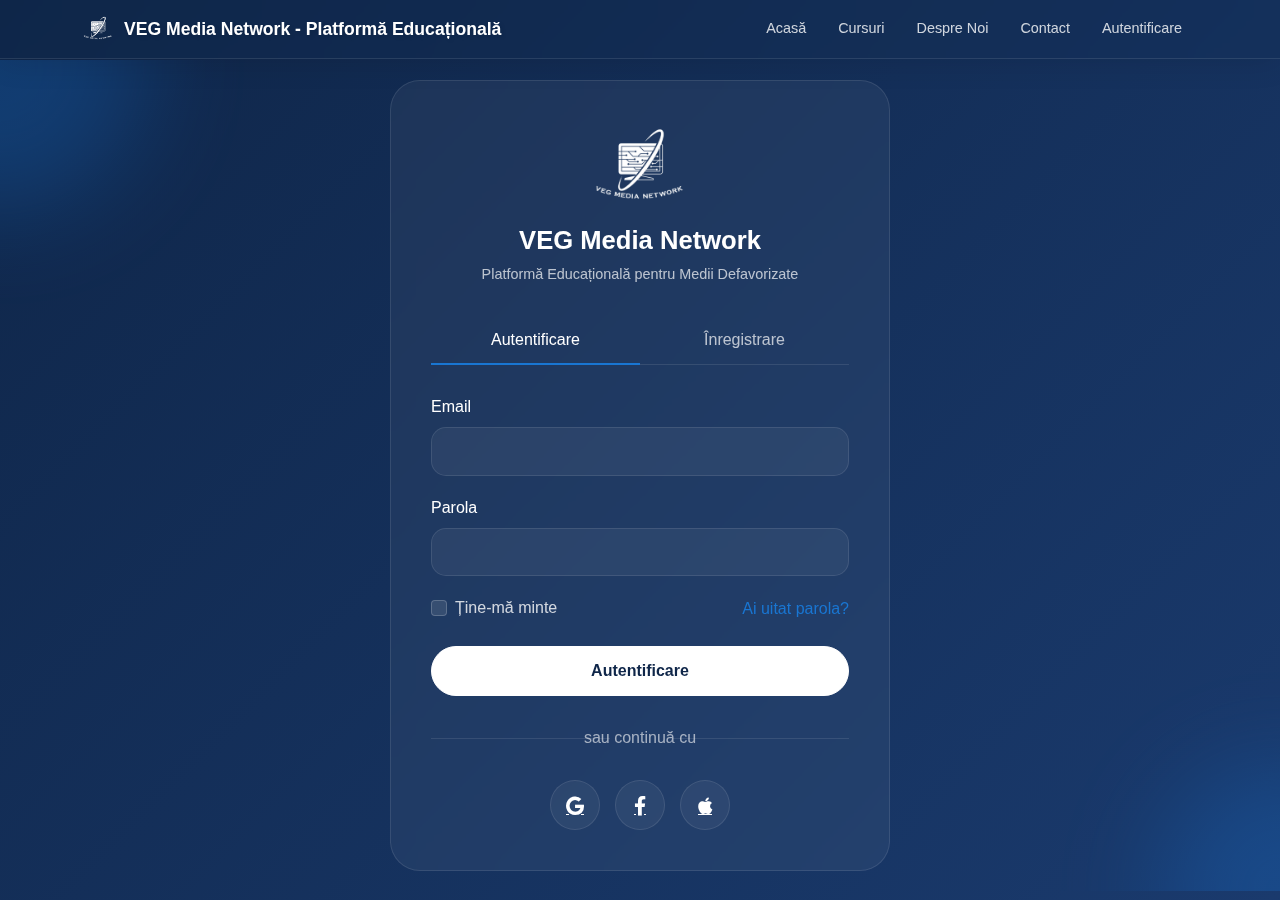
==== pages/autentificare.html @ f94cf7e3 "Initial commit" ====
<!DOCTYPE html>
<html lang="ro">
<head>
    <meta charset="UTF-8">
    <meta name="viewport" content="width=device-width, initial-scale=1.0">
    <title>Autentificare - VEG MEDIA NETWORK</title>
    <link href="https://cdn.jsdelivr.net/npm/bootstrap@5.3.2/dist/css/bootstrap.min.css" rel="stylesheet">
    <link rel="stylesheet" href="https://cdnjs.cloudflare.com/ajax/libs/font-awesome/6.0.0/css/all.min.css">
    <style>
        body {
            background: linear-gradient(135deg, #0f2649 0%, #1a3a6d 100%);
            min-height: 100vh;
            color: #ffffff;
            font-family: 'Segoe UI', Tahoma, Geneva, Verdana, sans-serif;
            padding-top: 60px;
        }

        .navbar {
            background: rgba(15, 38, 73, 0.15) !important;
            backdrop-filter: blur(8px);
            -webkit-backdrop-filter: blur(8px);
            box-shadow: 0 4px 30px rgba(0, 0, 0, 0.1);
            padding: 0.5rem 0;
            border-bottom: 1px solid rgba(255, 255, 255, 0.1);
            transition: all 0.3s ease;
        }

        .navbar.scrolled {
            background: rgba(15, 38, 73, 0.35) !important;
        }

        .navbar-brand {
            display: flex;
            align-items: center;
            gap: 10px;
            font-size: 1.1rem;
            font-weight: 600;
            color: #ffffff !important;
            text-shadow: 2px 2px 4px rgba(0, 0, 0, 0.1);
            padding: 0.3rem 0;
            transition: all 0.3s ease;
        }

        .navbar-brand:hover {
            transform: translateY(-2px);
        }

        .navbar-brand img {
            width: 32px;
            height: 32px;
            object-fit: contain;
            transition: all 0.3s ease;
        }

        .navbar-brand:hover img {
            transform: rotate(360deg);
        }

        .navbar-brand div {
            display: flex;
            flex-direction: row;
            align-items: center;
            gap: 0.5rem;
            position: relative;
            white-space: nowrap;
        }

        .nav-link {
            color: rgba(255, 255, 255, 0.8) !important;
            font-weight: 500;
            padding: 0.4rem 0.8rem !important;
            margin: 0 0.2rem;
            border-radius: 6px;
            transition: all 0.3s ease;
            position: relative;
            font-size: 0.9rem;
            overflow: hidden;
        }

        .nav-link:hover {
            color: #ffffff !important;
            background: rgba(255, 255, 255, 0.1);
            transform: translateY(-2px);
        }

        .nav-link.active {
            color: #ffffff !important;
            background: rgba(25, 118, 210, 0.2);
            border: 1px solid rgba(25, 118, 210, 0.3);
        }

        .nav-link.active::after {
            content: '';
            position: absolute;
            bottom: 0;
            left: 50%;
            transform: translateX(-50%);
            width: 20px;
            height: 2px;
            background: #1976D2;
            border-radius: 2px;
        }

        .navbar-toggler {
            border: 1px solid rgba(255, 255, 255, 0.1);
            padding: 0.5rem;
            border-radius: 8px;
            transition: all 0.3s ease;
        }

        .navbar-toggler:hover {
            background: rgba(255, 255, 255, 0.1);
        }

        .navbar-toggler:focus {
            box-shadow: none;
            border-color: rgba(25, 118, 210, 0.5);
        }

        .navbar-toggler-icon {
            background-image: url("data:image/svg+xml,%3csvg xmlns='http://www.w3.org/2000/svg' viewBox='0 0 30 30'%3e%3cpath stroke='rgba(255, 255, 255, 0.8)' stroke-linecap='round' stroke-miterlimit='10' stroke-width='2' d='M4 7h22M4 15h22M4 23h22'/%3e%3c/svg%3e");
        }

        @media (max-width: 991px) {
            .navbar-brand {
                font-size: 1rem;
            }

            .navbar-brand div {
                white-space: normal;
            }

            .navbar-collapse {
                background: rgba(15, 38, 73, 0.25);
                backdrop-filter: blur(8px);
                -webkit-backdrop-filter: blur(8px);
                border-radius: 15px;
                padding: 1rem;
                margin-top: 1rem;
                border: 1px solid rgba(255, 255, 255, 0.1);
            }

            .nav-link {
                padding: 0.8rem 1.2rem !important;
                margin: 0.2rem 0;
            }

            .nav-link.active::after {
                width: 30px;
            }
        }

        .auth-container {
            flex: 1;
            display: flex;
            align-items: center;
            justify-content: center;
            padding: 0;
            position: relative;
            overflow: hidden;
            min-height: calc(100vh - 76px); /* Înălțimea viewport minus înălțimea navbar */
        }

        .container {
            display: flex;
            justify-content: center;
            align-items: center;
            height: 100%;
        }

        .auth-container::before {
            content: '';
            position: absolute;
            width: 300px;
            height: 300px;
            background: linear-gradient(45deg, #1976D2, #1565C0);
            border-radius: 50%;
            top: -150px;
            left: -150px;
            filter: blur(50px);
            opacity: 0.3;
            animation: float 8s infinite;
        }

        .auth-container::after {
            content: '';
            position: absolute;
            width: 250px;
            height: 250px;
            background: linear-gradient(45deg, #1565C0, #1976D2);
            border-radius: 50%;
            bottom: -125px;
            right: -125px;
            filter: blur(50px);
            opacity: 0.3;
            animation: float 10s infinite reverse;
        }

        @keyframes float {
            0% { transform: translate(0, 0) rotate(0deg); }
            50% { transform: translate(30px, 20px) rotate(180deg); }
            100% { transform: translate(0, 0) rotate(360deg); }
        }

        .auth-card {
            background: rgba(255, 255, 255, 0.05);
            backdrop-filter: blur(10px);
            border: 1px solid rgba(255, 255, 255, 0.1);
            border-radius: 30px;
            padding: 40px;
            width: 100%;
            max-width: 500px;
            position: relative;
            overflow: hidden;
            z-index: 1;
            margin: 20px;
        }

        .auth-card::before {
            content: '';
            position: absolute;
            top: 0;
            left: 0;
            right: 0;
            height: 100%;
            background: linear-gradient(45deg, transparent, rgba(255, 255, 255, 0.1), transparent);
            transform: translateX(-100%);
            transition: 0.6s;
        }

        .auth-card:hover::before {
            transform: translateX(100%);
        }

        .auth-logo {
            text-align: center;
            margin-bottom: 30px;
        }

        .auth-logo img {
            width: 100px;
            height: auto;
            margin-bottom: 15px;
        }

        .auth-logo h2 {
            font-size: 1.6rem;
            font-weight: 600;
            color: white;
            margin: 0;
        }

        .auth-logo p {
            color: rgba(255, 255, 255, 0.7);
            font-size: 0.9rem;
            max-width: 400px;
            margin: 0.5rem auto;
        }

        .auth-tabs {
            display: flex;
            margin-bottom: 30px;
            border-bottom: 1px solid rgba(255, 255, 255, 0.1);
        }

        .auth-tab {
            padding: 12px 25px;
            font-size: 1rem;
            color: rgba(255, 255, 255, 0.7);
            cursor: pointer;
            transition: all 0.3s ease;
            position: relative;
            text-align: center;
            flex: 1;
        }

        .auth-tab.active {
            color: white;
        }

        .auth-tab.active::after {
            content: '';
            position: absolute;
            bottom: -1px;
            left: 0;
            width: 100%;
            height: 2px;
            background: #1976D2;
        }

        .auth-form {
            margin-top: 20px;
        }

        .form-control {
            background: rgba(255, 255, 255, 0.05);
            border: 1px solid rgba(255, 255, 255, 0.1);
            color: white;
            border-radius: 15px;
            padding: 12px 18px;
            font-size: 0.95rem;
            transition: all 0.3s ease;
            margin-bottom: 20px;
        }

        .form-control:focus {
            background: rgba(255, 255, 255, 0.1);
            border-color: #1976D2;
            color: white;
            box-shadow: 0 0 15px rgba(25, 118, 210, 0.3);
        }

        .form-control::placeholder {
            color: rgba(255, 255, 255, 0.6);
        }

        .input-group {
            margin-bottom: 20px;
            position: relative;
        }

        .input-group-text {
            background: rgba(255, 255, 255, 0.05);
            border: 1px solid rgba(255, 255, 255, 0.1);
            color: rgba(255, 255, 255, 0.7);
            border-radius: 15px 0 0 15px;
            width: 45px;
            justify-content: center;
        }

        .input-group .form-control {
            border-radius: 0 15px 15px 0;
            margin-bottom: 0;
        }

        .btn-primary {
            background: #ffffff !important;
            border: 1px solid #ffffff !important;
            color: #0f2649 !important;
            padding: 12px 30px;
            border-radius: 50px;
            font-weight: 600;
            transition: all 0.3s ease;
            width: 100%;
        }

        .btn-primary:hover {
            background: #f8f9fa !important;
            transform: translateY(-3px);
            box-shadow: 0 8px 25px rgba(255, 255, 255, 0.3);
        }

        .btn-outline-primary {
            background: transparent !important;
            border: 1px solid #ffffff !important;
            color: #ffffff !important;
            padding: 12px 30px;
            border-radius: 50px;
            font-weight: 600;
            transition: all 0.3s ease;
            width: 100%;
        }

        .btn-outline-primary:hover {
            background: #ffffff !important;
            color: #0f2649 !important;
            transform: translateY(-3px);
            box-shadow: 0 8px 25px rgba(255, 255, 255, 0.3);
        }

        .auth-separator {
            text-align: center;
            margin: 30px 0;
            position: relative;
            color: rgba(255, 255, 255, 0.6);
        }

        .auth-separator::before,
        .auth-separator::after {
            content: '';
            position: absolute;
            top: 50%;
            width: calc(50% - 30px);
            height: 1px;
            background: rgba(255, 255, 255, 0.1);
        }

        .auth-separator::before {
            left: 0;
        }

        .auth-separator::after {
            right: 0;
        }

        .social-auth {
            display: flex;
            gap: 15px;
            justify-content: center;
            margin-top: 20px;
        }

        .social-auth-btn {
            width: 50px;
            height: 50px;
            border-radius: 50%;
            display: flex;
            align-items: center;
            justify-content: center;
            background: rgba(255, 255, 255, 0.05);
            border: 1px solid rgba(255, 255, 255, 0.1);
            color: white;
            font-size: 1.2rem;
            transition: all 0.3s ease;
            position: relative;
            overflow: hidden;
        }

        .social-auth-btn::before {
            content: '';
            position: absolute;
            width: 100%;
            height: 100%;
            background: linear-gradient(45deg, transparent, rgba(255, 255, 255, 0.1), transparent);
            transform: translateX(-100%);
            transition: 0.3s;
        }

        .social-auth-btn:hover {
            transform: translateY(-3px) rotate(360deg);
            background: rgba(255, 255, 255, 0.1);
            color: white;
        }

        .social-auth-btn:hover::before {
            transform: translateX(100%);
        }

        .form-check-input {
            background-color: rgba(255, 255, 255, 0.1);
            border-color: rgba(255, 255, 255, 0.2);
        }

        .form-check-input:checked {
            background-color: #1976D2;
            border-color: #1976D2;
        }

        .form-check-label {
            color: rgba(255, 255, 255, 0.8);
        }

        .auth-footer {
            text-align: center;
            margin-top: 30px;
            color: rgba(255, 255, 255, 0.7);
        }

        .auth-footer a {
            color: #1976D2;
            text-decoration: none;
            transition: all 0.3s ease;
        }

        .auth-footer a:hover {
            color: white;
        }

        @media (max-width: 768px) {
            .auth-card {
                margin: 15px;
                padding: 25px;
                max-width: 400px;
            }

            .auth-tab {
                padding: 10px 15px;
                font-size: 0.95rem;
            }

            .auth-logo img {
                width: 80px;
            }

            .auth-logo h2 {
                font-size: 1.4rem;
            }

            .auth-logo p {
                font-size: 0.85rem;
            }
        }

        .dropdown-menu {
            background: rgba(15, 38, 73, 0.95);
            backdrop-filter: blur(10px);
            border: 1px solid rgba(255, 255, 255, 0.1);
            border-radius: 15px;
            padding: 10px;
            margin-top: 10px;
            box-shadow: 0 8px 32px rgba(0, 0, 0, 0.1);
        }

        .dropdown-item {
            color: rgba(255, 255, 255, 0.8);
            padding: 10px 15px;
            border-radius: 8px;
            transition: all 0.3s ease;
            display: flex;
            align-items: center;
            gap: 10px;
        }

        .dropdown-item:hover {
            background: rgba(255, 255, 255, 0.1);
            color: #ffffff;
            transform: translateX(5px);
        }

        .dropdown-item i {
            width: 20px;
            text-align: center;
        }

        .dropdown-divider {
            border-color: rgba(255, 255, 255, 0.1);
            margin: 0.5rem 0;
        }

        .text-danger {
            color: #ff6b6b !important;
        }

        .text-danger:hover {
            background: rgba(255, 107, 107, 0.1) !important;
        }

        #userDropdown {
            position: relative;
        }

        #userDropdown .nav-link {
            display: flex;
            align-items: center;
            gap: 8px;
        }

        #userDropdown .nav-link i {
            font-size: 1.2rem;
        }

        #userName {
            display: none;
        }

        @media (min-width: 768px) {
            #userName {
                display: inline;
            }
        }

        /* Logout Button Style */
        .dropdown-menu .dropdown-item[onclick="logout(event)"] {
            color: #ff4d4d;
        }

        .dropdown-menu .dropdown-item[onclick="logout(event)"] i {
            color: #ff4d4d;
        }

        .dropdown-menu .dropdown-item[onclick="logout(event)"]:hover {
            background: rgba(255, 77, 77, 0.1);
        }

        @keyframes dropdownFade {
            from {
                opacity: 0;
                transform: translateY(-10px);
            }
            to {
                opacity: 1;
                transform: translateY(0);
            }
        }
    </style>
</head>
<body>
    <!-- Navbar -->
    <nav class="navbar navbar-expand-lg navbar-dark fixed-top">
        <div class="container">
            <a class="navbar-brand" href="../index.html">
                <img src="../images/logo.png" alt="VEG Media Network Logo">
                <div>
                    VEG Media Network - Platformă Educațională
                </div>
            </a>
            <button class="navbar-toggler" type="button" data-bs-toggle="collapse" data-bs-target="#navbarNav">
                <span class="navbar-toggler-icon"></span>
            </button>
            <div class="collapse navbar-collapse" id="navbarNav">
                <ul class="navbar-nav ms-auto">
                    <li class="nav-item">
                        <a class="nav-link" href="../index.html">Acasă</a>
                    </li>
                    <li class="nav-item">
                        <a class="nav-link" href="cursuri.html">Cursuri</a>
                    </li>
                    <li class="nav-item">
                        <a class="nav-link" href="despre.html">Despre Noi</a>
                    </li>
                    <li class="nav-item">
                        <a class="nav-link" href="contact.html">Contact</a>
                    </li>
                    <li class="nav-item dropdown">
                        <a class="nav-link dropdown-toggle account-btn" href="#" role="button" data-bs-toggle="dropdown" style="display: none;">
                            <i class="fas fa-user-circle"></i>
                            <span id="userName">Cont</span>
                        </a>
                        <ul class="dropdown-menu dropdown-menu-end">
                            <li><a class="dropdown-item" href="profil.html"><i class="fas fa-user"></i> Profilul meu</a></li>
                            <li><a class="dropdown-item" href="cursuri-mele.html"><i class="fas fa-book"></i> Cursurile mele</a></li>
                            <li><a class="dropdown-item" href="certificate.html"><i class="fas fa-certificate"></i> Certificate</a></li>
                            <li><a class="dropdown-item" href="setari.html"><i class="fas fa-cog"></i> Setări</a></li>
                            <li><hr class="dropdown-divider"></li>
                            <li><a class="dropdown-item" href="#" onclick="logout(event)"><i class="fas fa-sign-out-alt"></i> Deconectare</a></li>
                        </ul>
                    </li>
                    <li class="nav-item">
                        <a class="nav-link auth-btn" href="autentificare.html">Autentificare</a>
                    </li>
                </ul>
            </div>
        </div>
    </nav>

    <!-- Authentication Container -->
    <div class="auth-container">
        <div class="container">
            <div class="auth-card">
                <div class="auth-logo">
                    <img src="../images/logo.png" alt="VEG Media Network Logo">
                    <h2>VEG Media Network</h2>
                    <p>Platformă Educațională pentru Medii Defavorizate</p>
                </div>

                <div class="auth-tabs">
                    <div class="auth-tab active" onclick="switchTab(this, 'login')">Autentificare</div>
                    <div class="auth-tab" onclick="switchTab(this, 'register')">Înregistrare</div>
                </div>

                <!-- Login Form -->
                <div id="login" class="auth-form">
                    <form id="loginForm" onsubmit="handleLogin(event)" class="needs-validation" novalidate>
                        <div class="mb-3">
                            <label for="email" class="form-label">Email</label>
                            <input type="email" class="form-control" id="email" required>
                            <div class="invalid-feedback">
                                Te rugăm să introduci un email valid.
                            </div>
                        </div>
                        <div class="mb-3">
                            <label for="password" class="form-label">Parola</label>
                            <input type="password" class="form-control" id="password" required>
                            <div class="invalid-feedback">
                                Te rugăm să introduci parola.
                            </div>
                        </div>
                        <div class="d-flex justify-content-between align-items-center mb-4">
                            <div class="form-check">
                                <input type="checkbox" class="form-check-input" id="rememberMe">
                                <label class="form-check-label" for="rememberMe">Ține-mă minte</label>
                            </div>
                            <a href="#" class="text-decoration-none" style="color: #1976D2;">Ai uitat parola?</a>
                        </div>
                        <button type="submit" class="btn btn-primary">Autentificare</button>
                    </form>

                    <div class="auth-separator">sau continuă cu</div>

                    <div class="social-auth">
                        <a href="#" class="social-auth-btn" title="Google">
                            <i class="fab fa-google"></i>
                        </a>
                        <a href="#" class="social-auth-btn" title="Facebook">
                            <i class="fab fa-facebook-f"></i>
                        </a>
                        <a href="#" class="social-auth-btn" title="Apple">
                            <i class="fab fa-apple"></i>
                        </a>
                    </div>
                </div>

                <!-- Register Form -->
                <div id="register" class="auth-form" style="display: none;">
                    <form onsubmit="handleRegister(event)">
                        <div class="input-group">
                            <span class="input-group-text">
                                <i class="fas fa-user"></i>
                            </span>
                            <input type="text" class="form-control" name="name" placeholder="Nume complet" required>
                        </div>
                        <div class="input-group">
                            <span class="input-group-text">
                                <i class="fas fa-envelope"></i>
                            </span>
                            <input type="email" class="form-control" name="email" placeholder="Email" required>
                        </div>
                        <div class="input-group">
                            <span class="input-group-text">
                                <i class="fas fa-phone"></i>
                            </span>
                            <input type="tel" class="form-control" name="phone" placeholder="Telefon">
                        </div>
                        <div class="input-group">
                            <span class="input-group-text">
                                <i class="fas fa-lock"></i>
                            </span>
                            <input type="password" class="form-control" name="password" placeholder="Parolă" required>
                        </div>
                        <div class="input-group">
                            <span class="input-group-text">
                                <i class="fas fa-lock"></i>
                            </span>
                            <input type="password" class="form-control" name="confirmPassword" placeholder="Confirmă parola" required>
                        </div>
                        <div class="form-check mb-4">
                            <input type="checkbox" class="form-check-input" id="terms" required>
                            <label class="form-check-label" for="terms">
                                Sunt de acord cu <a href="#" style="color: #1976D2;">Termenii și Condițiile</a>
                            </label>
                        </div>
                        <button type="submit" class="btn btn-primary">Înregistrare</button>
                    </form>

                    <div class="auth-separator">sau continuă cu</div>

                    <div class="social-auth">
                        <a href="#" class="social-auth-btn" title="Google">
                            <i class="fab fa-google"></i>
                        </a>
                        <a href="#" class="social-auth-btn" title="Facebook">
                            <i class="fab fa-facebook-f"></i>
                        </a>
                        <a href="#" class="social-auth-btn" title="Apple">
                            <i class="fab fa-apple"></i>
                        </a>
                    </div>
                </div>
            </div>
        </div>
    </div>

    <script src="https://cdn.jsdelivr.net/npm/bootstrap@5.3.2/dist/js/bootstrap.bundle.min.js"></script>
    <script>
        // Funcție pentru comutarea între formularele de autentificare și înregistrare
        function switchTab(tab, formId) {
            document.querySelectorAll('.auth-tab').forEach(t => t.classList.remove('active'));
            tab.classList.add('active');
            
            document.querySelectorAll('.auth-form').forEach(form => form.style.display = 'none');
            document.getElementById(formId).style.display = 'block';
        }

        // Funcție pentru validarea emailului
        function validateEmail(email) {
            const re = /^(([^<>()\[\]\\.,;:\s@"]+(\.[^<>()\[\]\\.,;:\s@"]+)*)|(".+"))@((\[[0-9]{1,3}\.[0-9]{1,3}\.[0-9]{1,3}\.[0-9]{1,3}])|(([a-zA-Z\-0-9]+\.)+[a-zA-Z]{2,}))$/;
            return re.test(String(email).toLowerCase());
        }

        // Funcție pentru validarea parolei
        function validatePassword(password) {
            return password.length >= 6;
        }

        // Funcție pentru afișarea mesajelor de eroare
        function showError(message, formId) {
            const form = document.getElementById(formId);
            let errorDiv = form.querySelector('.error-message');
            
            if (!errorDiv) {
                errorDiv = document.createElement('div');
                errorDiv.className = 'error-message alert alert-danger mt-3';
                form.insertBefore(errorDiv, form.firstChild);
            }
            
            errorDiv.textContent = message;
            setTimeout(() => {
                errorDiv.remove();
            }, 5000);
        }

        // Funcție pentru autentificare
        function handleLogin(event) {
            event.preventDefault();
            console.log('Încercare de autentificare...'); // Debug

            const emailInput = document.getElementById('email');
            const passwordInput = document.getElementById('password');
            const email = emailInput.value;
            const password = passwordInput.value;
            const rememberMe = document.getElementById('rememberMe').checked;

            console.log('Email introdus:', email); // Debug
            console.log('Parolă introdusă:', password ? '***' : 'lipsă'); // Debug

            if (!validateEmail(email)) {
                showError('Vă rugăm să introduceți o adresă de email validă.', 'login');
                return;
            }

            const users = JSON.parse(localStorage.getItem('users') || '[]');
            console.log('Utilizatori găsiți:', users.length); // Debug

            const user = users.find(u => u.email === email && u.password === password);
            console.log('Utilizator găsit:', user ? 'da' : 'nu'); // Debug

            if (!user) {
                showError('Email sau parolă incorectă.', 'login');
                return;
            }

            // Salvează starea de autentificare
            const authState = {
                isAuthenticated: true,
                user: {
                    name: user.name,
                    email: user.email
                }
            };

            console.log('Salvare authState:', authState); // Debug

            if (rememberMe) {
                localStorage.setItem('authState', JSON.stringify(authState));
                console.log('Salvat în localStorage'); // Debug
            } else {
                sessionStorage.setItem('authState', JSON.stringify(authState));
                console.log('Salvat în sessionStorage'); // Debug
            }

            // Redirecționează către pagina principală
            console.log('Redirecționare către index.html...'); // Debug
            window.location.href = '../index.html';
        }

        // Funcție pentru înregistrare
        function handleRegister(event) {
            event.preventDefault();
            const formData = new FormData(event.target);
            const name = formData.get('name');
            const email = formData.get('email');
            const phone = formData.get('phone');
            const password = formData.get('password');
            const confirmPassword = formData.get('confirmPassword');

            // Validare
            if (!name || !email || !password || !confirmPassword) {
                showError('Vă rugăm să completați toate câmpurile obligatorii.', 'register');
                return;
            }

            if (!validateEmail(email)) {
                showError('Vă rugăm să introduceți o adresă de email validă.', 'register');
                return;
            }

            if (!validatePassword(password)) {
                showError('Parola trebuie să aibă cel puțin 6 caractere.', 'register');
                return;
            }

            if (password !== confirmPassword) {
                showError('Parolele nu coincid.', 'register');
                return;
            }

            // Verifică dacă emailul există deja
            const users = JSON.parse(localStorage.getItem('users') || '[]');
            if (users.some(user => user.email === email)) {
                showError('Acest email este deja înregistrat.', 'register');
                return;
            }

            // Adaugă utilizatorul nou
            users.push({
                name,
                email,
                phone,
                password
            });

            localStorage.setItem('users', JSON.stringify(users));

            // Autentifică utilizatorul și redirecționează
            const authState = {
                isAuthenticated: true,
                user: {
                    name,
                    email
                }
            };

            sessionStorage.setItem('authState', JSON.stringify(authState));
            window.location.href = '../index.html';
        }

        // Funcție pentru gestionarea deconectării
        function handleLogout() {
            localStorage.removeItem('authState');
            sessionStorage.removeItem('authState');
            window.location.href = 'autentificare.html';
        }

        // Funcție pentru actualizarea interfeței în funcție de starea de autentificare
        function updateAuthUI() {
            const authState = JSON.parse(localStorage.getItem('authState') || sessionStorage.getItem('authState') || '{}');
            const userDropdown = document.getElementById('userDropdown');
            const userName = document.getElementById('userName');
            const loginLink = document.querySelector('a[href="autentificare.html"]');

            if (authState.isAuthenticated) {
                userDropdown.style.display = 'block';
                userName.textContent = authState.user.name;
                if (loginLink) {
                    loginLink.style.display = 'none';
                }
            } else {
                userDropdown.style.display = 'none';
                if (loginLink) {
                    loginLink.style.display = 'block';
                }
            }
        }

        // Adaugă event listeners pentru formulare
        document.addEventListener('DOMContentLoaded', function() {
            const loginForm = document.querySelector('#login');
            const registerForm = document.querySelector('#register');

            loginForm.addEventListener('submit', handleLogin);
            registerForm.addEventListener('submit', handleRegister);

            // Verifică dacă utilizatorul este deja autentificat
            const authState = JSON.parse(localStorage.getItem('authState') || sessionStorage.getItem('authState') || '{}');
            if (authState.isAuthenticated) {
                window.location.href = '../index.html';
            }

            // Actualizează interfața în funcție de starea de autentificare
            updateAuthUI();
        });

        // Adaugă clasa 'scrolled' la navbar când pagina este derulată
        window.addEventListener('scroll', function() {
            if (window.scrollY > 50) {
                document.querySelector('.navbar').classList.add('scrolled');
            } else {
                document.querySelector('.navbar').classList.remove('scrolled');
            }
        });
    </script>
</body>
</html>
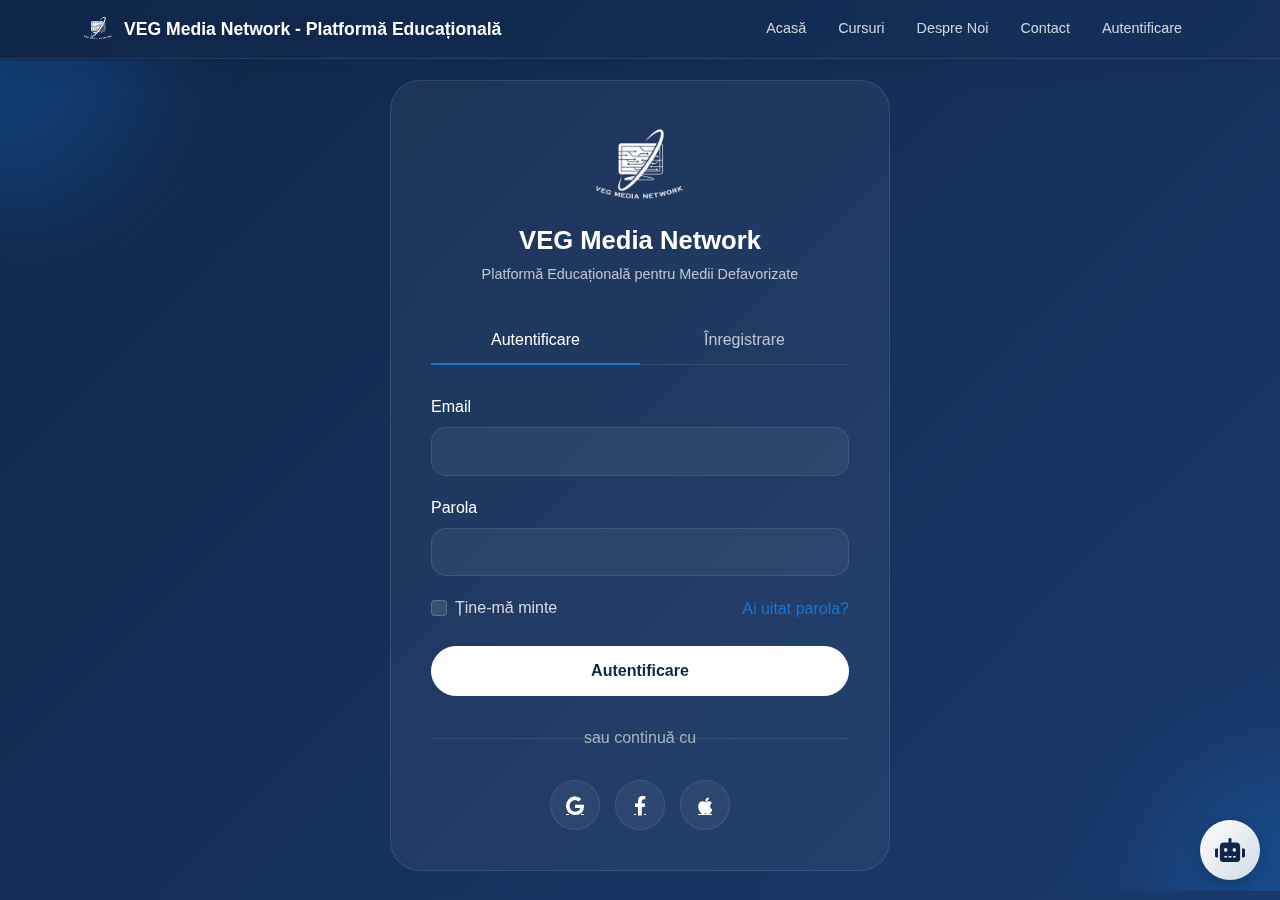
==== commit 7c718493: "z" ====
--- a/pages/autentificare.html
+++ b/pages/autentificare.html
@@ -6,6 +6,7 @@
     <title>Autentificare - VEG MEDIA NETWORK</title>
     <link href="https://cdn.jsdelivr.net/npm/bootstrap@5.3.2/dist/css/bootstrap.min.css" rel="stylesheet">
     <link rel="stylesheet" href="https://cdnjs.cloudflare.com/ajax/libs/font-awesome/6.0.0/css/all.min.css">
+    <link rel="stylesheet" href="../css/chatbot.css">
     <style>
         body {
             background: linear-gradient(135deg, #0f2649 0%, #1a3a6d 100%);
@@ -750,7 +751,33 @@
         </div>
     </div>
 
+    <div class="chatbot-container">
+        <div class="chatbot-button" onclick="toggleChat()">
+            <i class="fas fa-robot"></i>
+        </div>
+        <div class="chatbot-window">
+            <div class="chatbot-header">
+                <h3>Asistent Virtual</h3>
+                <button class="chatbot-close" onclick="toggleChat()">
+                    <i class="fas fa-times"></i>
+                </button>
+            </div>
+            <div class="chatbot-messages" id="chatMessages">
+                <div class="message bot">
+                    Bună! Sunt asistentul virtual al VEG Media Network. Cum te pot ajuta astăzi?
+                </div>
+            </div>
+            <div class="chatbot-input">
+                <input type="text" id="userInput" placeholder="Scrie un mesaj..." onkeypress="handleKeyPress(event)">
+                <button onclick="sendMessage()">
+                    <i class="fas fa-paper-plane"></i>
+                </button>
+            </div>
+        </div>
+    </div>
+
     <script src="https://cdn.jsdelivr.net/npm/bootstrap@5.3.2/dist/js/bootstrap.bundle.min.js"></script>
+    <script src="../js/chatbot.js"></script>
     <script>
         // Funcție pentru comutarea între formularele de autentificare și înregistrare
         function switchTab(tab, formId) {
--- a/css/chatbot.css
+++ b/css/chatbot.css
@@ -0,0 +1,220 @@
+/* Stiluri pentru chatbot */
+.chatbot-container {
+    position: fixed;
+    bottom: 20px;
+    right: 20px;
+    z-index: 1000;
+}
+
+.chatbot-button {
+    width: 60px;
+    height: 60px;
+    background: linear-gradient(135deg, #ffffff 0%, rgba(255, 255, 255, 0.8) 100%);
+    border-radius: 50%;
+    display: flex;
+    align-items: center;
+    justify-content: center;
+    cursor: pointer;
+    box-shadow: 0 4px 15px rgba(0, 0, 0, 0.2);
+    transition: all 0.3s ease;
+}
+
+.chatbot-button:hover {
+    transform: scale(1.1);
+    box-shadow: 0 6px 20px rgba(0, 0, 0, 0.3);
+}
+
+.chatbot-button i {
+    font-size: 24px;
+    color: #0f2649;
+}
+
+.chatbot-window {
+    position: fixed;
+    bottom: 90px;
+    right: 20px;
+    width: 350px;
+    height: 500px;
+    background: rgba(15, 38, 73, 0.95);
+    border-radius: 15px;
+    box-shadow: 0 5px 25px rgba(0, 0, 0, 0.3);
+    display: none;
+    flex-direction: column;
+    overflow: hidden;
+    backdrop-filter: blur(10px);
+    border: 1px solid rgba(255, 255, 255, 0.1);
+}
+
+.chatbot-window.active {
+    display: flex;
+    animation: slideUp 0.3s ease;
+}
+
+.chatbot-header {
+    padding: 15px 20px;
+    background: rgba(255, 255, 255, 0.1);
+    display: flex;
+    align-items: center;
+    justify-content: space-between;
+}
+
+.chatbot-header h3 {
+    margin: 0;
+    color: #ffffff;
+    font-size: 1.2rem;
+    font-weight: 600;
+}
+
+.chatbot-close {
+    background: none;
+    border: none;
+    color: #ffffff;
+    cursor: pointer;
+    font-size: 1.2rem;
+    padding: 5px;
+    transition: all 0.3s ease;
+}
+
+.chatbot-close:hover {
+    transform: rotate(90deg);
+}
+
+.chatbot-messages {
+    flex: 1;
+    padding: 20px;
+    overflow-y: auto;
+    display: flex;
+    flex-direction: column;
+    gap: 15px;
+}
+
+.message {
+    max-width: 80%;
+    padding: 10px 15px;
+    border-radius: 15px;
+    font-size: 0.95rem;
+    line-height: 1.4;
+    position: relative;
+}
+
+.message.user {
+    background: rgba(255, 255, 255, 0.1);
+    color: #ffffff;
+    margin-left: auto;
+    border-bottom-right-radius: 5px;
+}
+
+.message.bot {
+    background: rgba(255, 255, 255, 0.05);
+    color: #ffffff;
+    margin-right: auto;
+    border-bottom-left-radius: 5px;
+}
+
+.chatbot-input {
+    padding: 15px;
+    background: rgba(255, 255, 255, 0.05);
+    display: flex;
+    gap: 10px;
+}
+
+.chatbot-input input {
+    flex: 1;
+    background: rgba(255, 255, 255, 0.1);
+    border: 1px solid rgba(255, 255, 255, 0.2);
+    border-radius: 8px;
+    padding: 10px 15px;
+    color: #ffffff;
+    font-size: 0.95rem;
+    transition: all 0.3s ease;
+}
+
+.chatbot-input input:focus {
+    outline: none;
+    border-color: rgba(255, 255, 255, 0.4);
+    background: rgba(255, 255, 255, 0.15);
+}
+
+.chatbot-input input::placeholder {
+    color: rgba(255, 255, 255, 0.5);
+}
+
+.chatbot-input button {
+    background: linear-gradient(135deg, #ffffff 0%, rgba(255, 255, 255, 0.8) 100%);
+    border: none;
+    border-radius: 8px;
+    width: 40px;
+    height: 40px;
+    display: flex;
+    align-items: center;
+    justify-content: center;
+    cursor: pointer;
+    transition: all 0.3s ease;
+}
+
+.chatbot-input button:hover {
+    transform: scale(1.05);
+    box-shadow: 0 2px 10px rgba(255, 255, 255, 0.2);
+}
+
+.chatbot-input button i {
+    color: #0f2649;
+    font-size: 1.1rem;
+}
+
+@keyframes slideUp {
+    from {
+        opacity: 0;
+        transform: translateY(20px);
+    }
+    to {
+        opacity: 1;
+        transform: translateY(0);
+    }
+}
+
+/* Stiluri pentru dispozitive mobile */
+@media (max-width: 768px) {
+    .chatbot-window {
+        width: 100%;
+        height: 100%;
+        bottom: 0;
+        right: 0;
+        border-radius: 0;
+    }
+
+    .chatbot-button {
+        width: 50px;
+        height: 50px;
+    }
+
+    .chatbot-button i {
+        font-size: 20px;
+    }
+
+    .message {
+        max-width: 90%;
+    }
+}
+
+/* Stiluri pentru dispozitive foarte mici */
+@media (max-width: 576px) {
+    .chatbot-button {
+        width: 45px;
+        height: 45px;
+    }
+
+    .chatbot-button i {
+        font-size: 18px;
+    }
+
+    .message {
+        font-size: 0.9rem;
+        padding: 8px 12px;
+    }
+
+    .chatbot-input input {
+        font-size: 0.9rem;
+        padding: 8px 12px;
+    }
+} 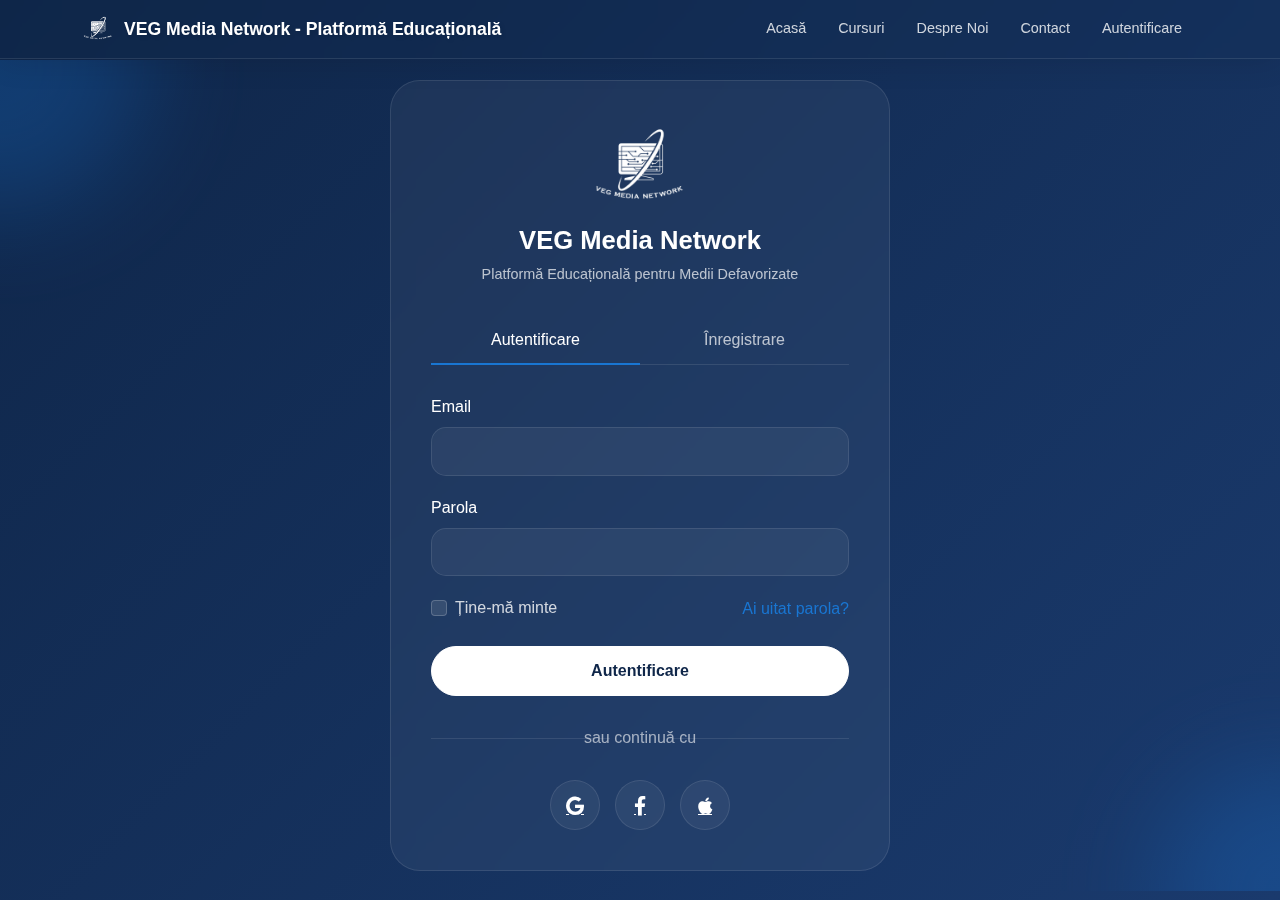
==== commit 4e0010b1: "1" ====
--- a/pages/autentificare.html
+++ b/pages/autentificare.html
@@ -6,7 +6,6 @@
     <title>Autentificare - VEG MEDIA NETWORK</title>
     <link href="https://cdn.jsdelivr.net/npm/bootstrap@5.3.2/dist/css/bootstrap.min.css" rel="stylesheet">
     <link rel="stylesheet" href="https://cdnjs.cloudflare.com/ajax/libs/font-awesome/6.0.0/css/all.min.css">
-    <link rel="stylesheet" href="../css/chatbot.css">
     <style>
         body {
             background: linear-gradient(135deg, #0f2649 0%, #1a3a6d 100%);
@@ -751,33 +750,7 @@
         </div>
     </div>
 
-    <div class="chatbot-container">
-        <div class="chatbot-button" onclick="toggleChat()">
-            <i class="fas fa-robot"></i>
-        </div>
-        <div class="chatbot-window">
-            <div class="chatbot-header">
-                <h3>Asistent Virtual</h3>
-                <button class="chatbot-close" onclick="toggleChat()">
-                    <i class="fas fa-times"></i>
-                </button>
-            </div>
-            <div class="chatbot-messages" id="chatMessages">
-                <div class="message bot">
-                    Bună! Sunt asistentul virtual al VEG Media Network. Cum te pot ajuta astăzi?
-                </div>
-            </div>
-            <div class="chatbot-input">
-                <input type="text" id="userInput" placeholder="Scrie un mesaj..." onkeypress="handleKeyPress(event)">
-                <button onclick="sendMessage()">
-                    <i class="fas fa-paper-plane"></i>
-                </button>
-            </div>
-        </div>
-    </div>
-
     <script src="https://cdn.jsdelivr.net/npm/bootstrap@5.3.2/dist/js/bootstrap.bundle.min.js"></script>
-    <script src="../js/chatbot.js"></script>
     <script>
         // Funcție pentru comutarea între formularele de autentificare și înregistrare
         function switchTab(tab, formId) {
